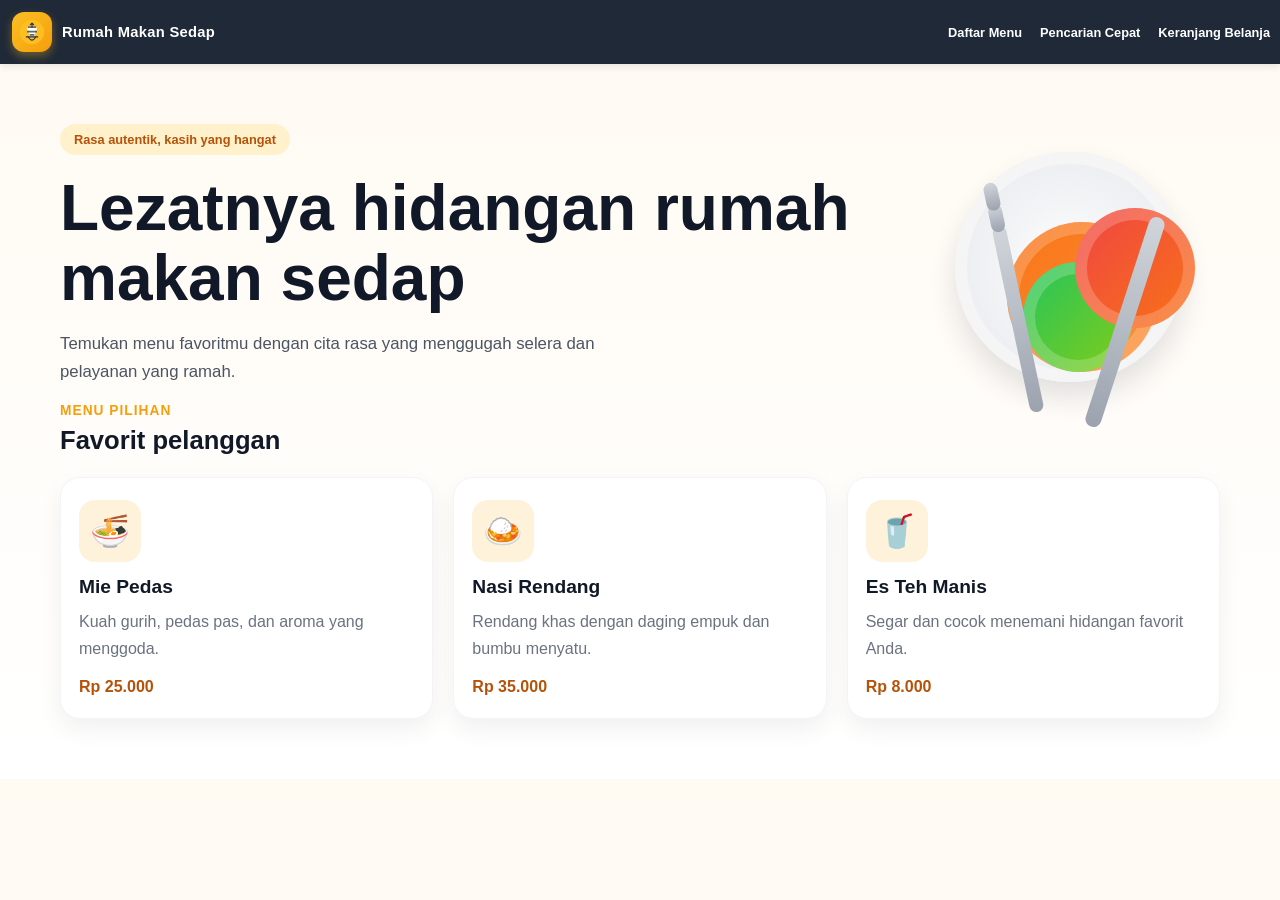
==== index.html @ 8f0f3940 "Update website homepage" ====
<!DOCTYPE html>
<html lang="id">
  <head>
    <meta charset="UTF-8" />
    <meta name="viewport" content="width=device-width, initial-scale=1.0" />
    <title>Rumah Makan Sedap</title>
    <link rel="stylesheet" href="rasya.css" />
  </head>
  <body>
    <header class="navbar">
      <div class="brand" aria-label="Rumah Makan Sedap">
        <div class="logo-mark" aria-hidden="true">
          <svg viewBox="0 0 64 64" xmlns="http://www.w3.org/2000/svg" role="img" aria-label="Logo rumah makan">
            <circle cx="32" cy="32" r="30" fill="#fbbf24" />
            <path d="M20 24c0-3.314 2.686-6 6-6h12c3.314 0 6 2.686 6 6v3c0 1.107-.893 2-2 2h-2v10c0 3.314-2.686 6-6 6h-4c-3.314 0-6-2.686-6-6V29h-2c-1.107 0-2-.893-2-2v-3Z" fill="#fff" />
            <path d="M22 18h20v4H22zm-2 11h24v4H20zm6 8h12v4H26z" fill="#1f2937" fill-opacity="0.7"/>
            <path d="M32 12v8M28 14l4-4 4 4" fill="none" stroke="#1f2937" stroke-width="2.5" stroke-linecap="round" stroke-linejoin="round"/>
            <path d="M18 44h28M24 46c2.5 4 5 6 8 6s5.5-2 8-6" fill="none" stroke="#1f2937" stroke-width="2.5" stroke-linecap="round"/>
          </svg>
        </div>
        <span class="brand-name">Rumah Makan Sedap</span>
      </div>

      <nav class="nav-menu" aria-label="Navigasi utama">
        <a href="#">Daftar Menu</a>
        <a href="#">Pencarian Cepat</a>
        <a href="#">Keranjang Belanja</a>
      </nav>
    </header>

    <main class="page-content">
      <section class="hero">
        <div class="hero-text">
          <p class="tag">Rasa autentik, kasih yang hangat</p>
          <h1>Lezatnya hidangan rumah makan sedap</h1>
          <p class="subtext">
            Temukan menu favoritmu dengan cita rasa yang menggugah selera dan pelayanan yang ramah.
          </p>
        </div>

        <div class="hero-visual" aria-label="Ilustrasi makanan">
          <div class="plate">
            <div class="food food-one"></div>
            <div class="food food-two"></div>
            <div class="food food-three"></div>
            <div class="fork"></div>
            <div class="spoon"></div>
          </div>
        </div>
      </section>

      <section class="menu-preview">
        <div class="section-title">
          <p>Menu Pilihan</p>
          <h2>Favorit pelanggan</h2>
        </div>

        <div class="card-grid">
          <article class="food-card">
            <div class="card-icon">🍜</div>
            <h3>Mie Pedas</h3>
            <p>Kuah gurih, pedas pas, dan aroma yang menggoda.</p>
            <span>Rp 25.000</span>
          </article>

          <article class="food-card">
            <div class="card-icon">🍛</div>
            <h3>Nasi Rendang</h3>
            <p>Rendang khas dengan daging empuk dan bumbu menyatu.</p>
            <span>Rp 35.000</span>
          </article>

          <article class="food-card">
            <div class="card-icon">🥤</div>
            <h3>Es Teh Manis</h3>
            <p>Segar dan cocok menemani hidangan favorit Anda.</p>
            <span>Rp 8.000</span>
          </article>
        </div>
      </section>
    </main>
  </body>
</html>
---- rasya.css ----
* {
  margin: 0;
  padding: 0;
  box-sizing: border-box;
}

body {
  font-family: Arial, sans-serif;
  background: linear-gradient(180deg, #fffaf2 0%, #fff 100%);
  color: #1f2937;
}

.navbar {
  display: flex;
  align-items: center;
  justify-content: space-between;
  background: #1f2937;
  padding: 12px 20px;
  box-shadow: 0 2px 8px rgba(0, 0, 0, 0.1);
}

.brand {
  display: flex;
  align-items: center;
  gap: 10px;
  margin-left: 0;
  transform: translateX(-8px);
}

.logo-mark {
  width: 40px;
  height: 40px;
  display: flex;
  align-items: center;
  justify-content: center;
  border-radius: 12px;
  background: linear-gradient(135deg, #fbbf24, #f59e0b);
  box-shadow: 0 4px 10px rgba(251, 191, 36, 0.35);
}

.logo-mark svg {
  width: 26px;
  height: 26px;
}

.brand-name {
  color: #ffffff;
  font-size: 0.92rem;
  font-weight: 700;
  letter-spacing: 0.3px;
  white-space: nowrap;
}

.nav-menu {
  display: flex;
  align-items: center;
  gap: 18px;
  margin-right: 8px;
  transform: translateX(18px);
}

.nav-menu a {
  color: #ffffff;
  text-decoration: none;
  font-size: 0.8rem;
  font-weight: 600;
  transition: color 0.3s ease, transform 0.2s ease;
}

.nav-menu a:hover {
  color: #ffd166;
  transform: translateY(-1px);
}

.page-content {
  max-width: 1200px;
  margin: 0 auto;
  padding: 40px 20px 60px;
}

.hero {
  display: flex;
  align-items: center;
  justify-content: space-between;
  gap: 20px;
  padding: 20px 0 0;
}

.hero-text {
  flex: 1;
}

.tag {
  display: inline-block;
  padding: 8px 14px;
  background: #fff1cc;
  color: #b45309;
  border-radius: 999px;
  font-size: 0.8rem;
  font-weight: 700;
  margin-bottom: 18px;
}

.hero h1 {
  font-size: clamp(2.2rem, 5vw, 4rem);
  line-height: 1.1;
  color: #111827;
  margin-bottom: 16px;
}

.subtext {
  max-width: 560px;
  font-size: 1.05rem;
  color: #4b5563;
  line-height: 1.7;
  margin-bottom: 24px;
}

.hero-visual {
  flex: 0 0 300px;
  display: flex;
  justify-content: center;
  align-items: center;
}

.plate {
  position: relative;
  width: 230px;
  height: 230px;
  border-radius: 50%;
  background: radial-gradient(circle at center, #fff 0%, #f3f4f6 40%, #e5e7eb 100%);
  box-shadow: inset 0 0 0 12px #f5f5f5, 0 16px 28px rgba(17, 24, 39, 0.12);
}

.food {
  position: absolute;
  border-radius: 50%;
  box-shadow: inset 0 0 0 12px rgba(255,255,255,0.2);
}

.food-one {
  width: 150px;
  height: 150px;
  background: linear-gradient(135deg, #f97316, #fb923c);
  top: 70px;
  left: 52px;
}

.food-two {
  width: 110px;
  height: 110px;
  background: linear-gradient(135deg, #22c55e, #84cc16);
  right: 52px;
  top: 110px;
}

.food-three {
  width: 120px;
  height: 120px;
  background: linear-gradient(135deg, #ef4444, #f97316);
  bottom: 54px;
  left: 120px;
}

.fork,
.spoon {
  position: absolute;
  background: linear-gradient(180deg, #d1d5db, #9ca3af);
  border-radius: 999px;
}

.fork {
  width: 14px;
  height: 190px;
  left: 56px;
  top: 72px;
  transform: rotate(-12deg);
}

.fork::before,
.fork::after {
  content: "";
  position: absolute;
  left: 0;
  width: 14px;
  height: 28px;
  background: linear-gradient(180deg, #d1d5db, #9ca3af);
  border-radius: 999px;
}

.fork::before { top: -22px; }
.fork::after { top: -44px; }

.spoon {
  width: 16px;
  height: 220px;
  right: 52px;
  top: 60px;
  transform: rotate(18deg);
}

.menu-preview {
  margin-top: -8px;
  padding-top: 0;
}

.section-title {
  margin-bottom: 22px;
}

.section-title p {
  color: #f59e0b;
  font-weight: 700;
  font-size: 0.86rem;
  text-transform: uppercase;
  letter-spacing: 1px;
}

.section-title h2 {
  font-size: clamp(1.6rem, 2vw, 2.5rem);
  margin-top: 8px;
  color: #111827;
}

.card-grid {
  display: grid;
  grid-template-columns: repeat(3, minmax(0, 1fr));
  gap: 20px;
}

.food-card {
  background: #fff;
  border: 1px solid #f3f4f6;
  border-radius: 20px;
  padding: 22px 18px;
  box-shadow: 0 10px 25px rgba(17, 24, 39, 0.06);
}

.card-icon {
  width: 62px;
  height: 62px;
  display: flex;
  align-items: center;
  justify-content: center;
  font-size: 2rem;
  background: #fff2db;
  border-radius: 16px;
  margin-bottom: 14px;
}

.food-card h3 {
  font-size: 1.2rem;
  color: #111827;
  margin-bottom: 10px;
}

.food-card p {
  color: #6b7280;
  line-height: 1.7;
  margin-bottom: 16px;
}

.food-card span {
  display: inline-block;
  font-weight: 700;
  color: #b45309;
}

@media (max-width: 820px) {
  .hero {
    flex-direction: column;
    text-align: center;
  }

  .hero-text {
    display: flex;
    flex-direction: column;
    align-items: center;
  }

  .stats {
    justify-content: center;
  }

  .card-grid {
    grid-template-columns: 1fr;
  }
}

@media (max-width: 520px) {
  .navbar {
    flex-direction: column;
    align-items: flex-start;
    gap: 12px;
  }

  .brand {
    transform: none;
  }

  .nav-menu {
    transform: none;
    margin-right: 0;
    flex-wrap: wrap;
  }

  .hero-actions {
    flex-direction: column;
    width: 100%;
  }

  .btn {
    width: 100%;
    text-align: center;
  }

  .plate {
    width: 280px;
    height: 280px;
  }
}
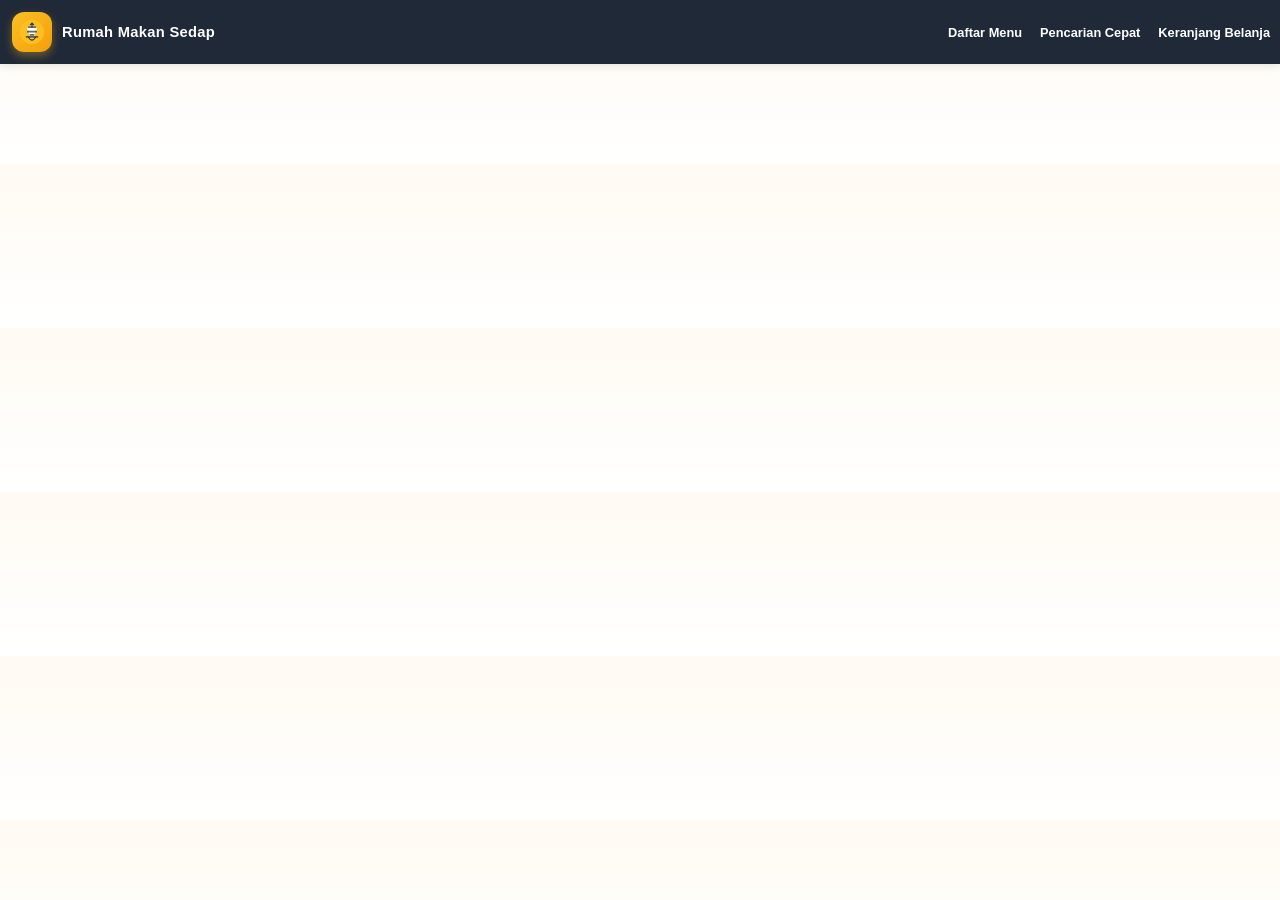
==== commit c247d0bf: "update program" ====
--- a/index.html
+++ b/index.html
@@ -29,54 +29,7 @@
     </header>
 
     <main class="page-content">
-      <section class="hero">
-        <div class="hero-text">
-          <p class="tag">Rasa autentik, kasih yang hangat</p>
-          <h1>Lezatnya hidangan rumah makan sedap</h1>
-          <p class="subtext">
-            Temukan menu favoritmu dengan cita rasa yang menggugah selera dan pelayanan yang ramah.
-          </p>
-        </div>
-
-        <div class="hero-visual" aria-label="Ilustrasi makanan">
-          <div class="plate">
-            <div class="food food-one"></div>
-            <div class="food food-two"></div>
-            <div class="food food-three"></div>
-            <div class="fork"></div>
-            <div class="spoon"></div>
-          </div>
-        </div>
-      </section>
-
       <section class="menu-preview">
-        <div class="section-title">
-          <p>Menu Pilihan</p>
-          <h2>Favorit pelanggan</h2>
-        </div>
-
-        <div class="card-grid">
-          <article class="food-card">
-            <div class="card-icon">🍜</div>
-            <h3>Mie Pedas</h3>
-            <p>Kuah gurih, pedas pas, dan aroma yang menggoda.</p>
-            <span>Rp 25.000</span>
-          </article>
-
-          <article class="food-card">
-            <div class="card-icon">🍛</div>
-            <h3>Nasi Rendang</h3>
-            <p>Rendang khas dengan daging empuk dan bumbu menyatu.</p>
-            <span>Rp 35.000</span>
-          </article>
-
-          <article class="food-card">
-            <div class="card-icon">🥤</div>
-            <h3>Es Teh Manis</h3>
-            <p>Segar dan cocok menemani hidangan favorit Anda.</p>
-            <span>Rp 8.000</span>
-          </article>
-        </div>
       </section>
     </main>
   </body>
--- a/rasya.css
+++ b/rasya.css
@@ -90,17 +90,6 @@
   flex: 1;
 }
 
-.tag {
-  display: inline-block;
-  padding: 8px 14px;
-  background: #fff1cc;
-  color: #b45309;
-  border-radius: 999px;
-  font-size: 0.8rem;
-  font-weight: 700;
-  margin-bottom: 18px;
-}
-
 .hero h1 {
   font-size: clamp(2.2rem, 5vw, 4rem);
   line-height: 1.1;
@@ -116,89 +105,6 @@
   margin-bottom: 24px;
 }
 
-.hero-visual {
-  flex: 0 0 300px;
-  display: flex;
-  justify-content: center;
-  align-items: center;
-}
-
-.plate {
-  position: relative;
-  width: 230px;
-  height: 230px;
-  border-radius: 50%;
-  background: radial-gradient(circle at center, #fff 0%, #f3f4f6 40%, #e5e7eb 100%);
-  box-shadow: inset 0 0 0 12px #f5f5f5, 0 16px 28px rgba(17, 24, 39, 0.12);
-}
-
-.food {
-  position: absolute;
-  border-radius: 50%;
-  box-shadow: inset 0 0 0 12px rgba(255,255,255,0.2);
-}
-
-.food-one {
-  width: 150px;
-  height: 150px;
-  background: linear-gradient(135deg, #f97316, #fb923c);
-  top: 70px;
-  left: 52px;
-}
-
-.food-two {
-  width: 110px;
-  height: 110px;
-  background: linear-gradient(135deg, #22c55e, #84cc16);
-  right: 52px;
-  top: 110px;
-}
-
-.food-three {
-  width: 120px;
-  height: 120px;
-  background: linear-gradient(135deg, #ef4444, #f97316);
-  bottom: 54px;
-  left: 120px;
-}
-
-.fork,
-.spoon {
-  position: absolute;
-  background: linear-gradient(180deg, #d1d5db, #9ca3af);
-  border-radius: 999px;
-}
-
-.fork {
-  width: 14px;
-  height: 190px;
-  left: 56px;
-  top: 72px;
-  transform: rotate(-12deg);
-}
-
-.fork::before,
-.fork::after {
-  content: "";
-  position: absolute;
-  left: 0;
-  width: 14px;
-  height: 28px;
-  background: linear-gradient(180deg, #d1d5db, #9ca3af);
-  border-radius: 999px;
-}
-
-.fork::before { top: -22px; }
-.fork::after { top: -44px; }
-
-.spoon {
-  width: 16px;
-  height: 220px;
-  right: 52px;
-  top: 60px;
-  transform: rotate(18deg);
-}
-
 .menu-preview {
   margin-top: -8px;
   padding-top: 0;
